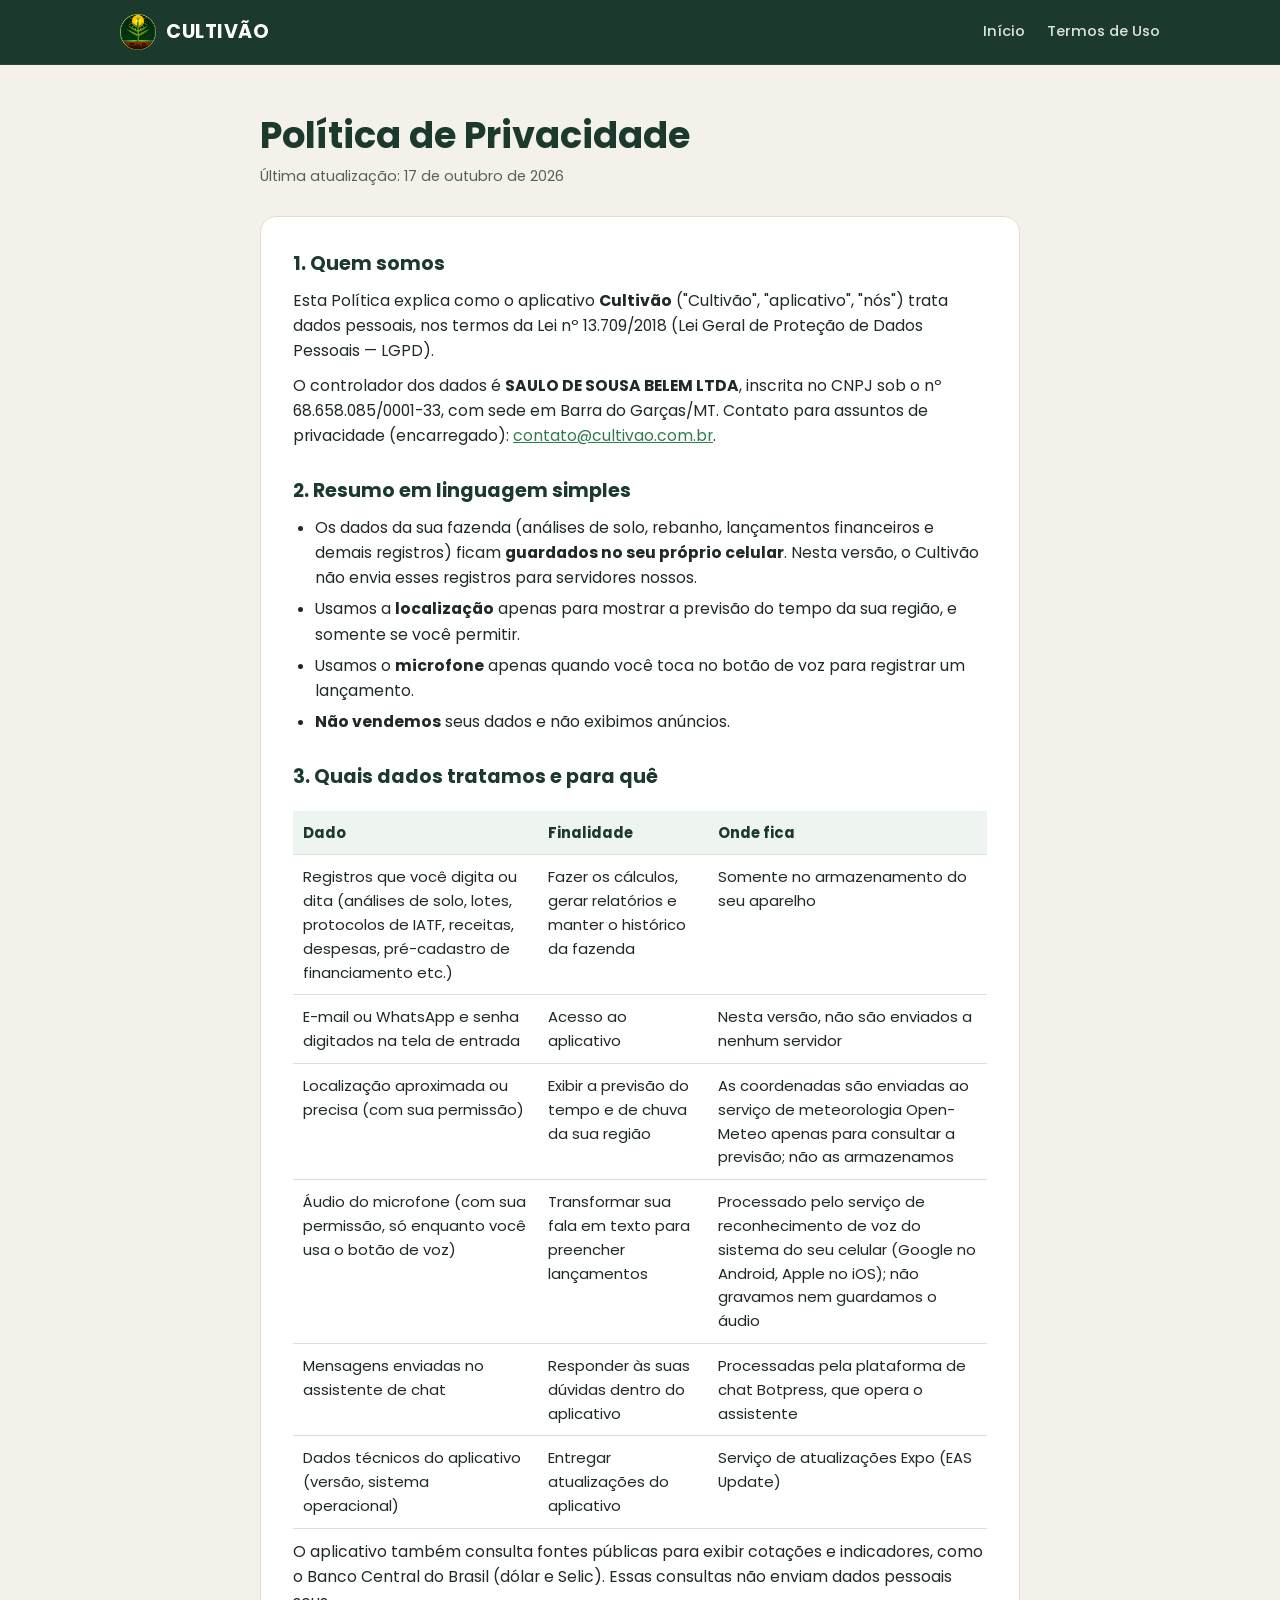
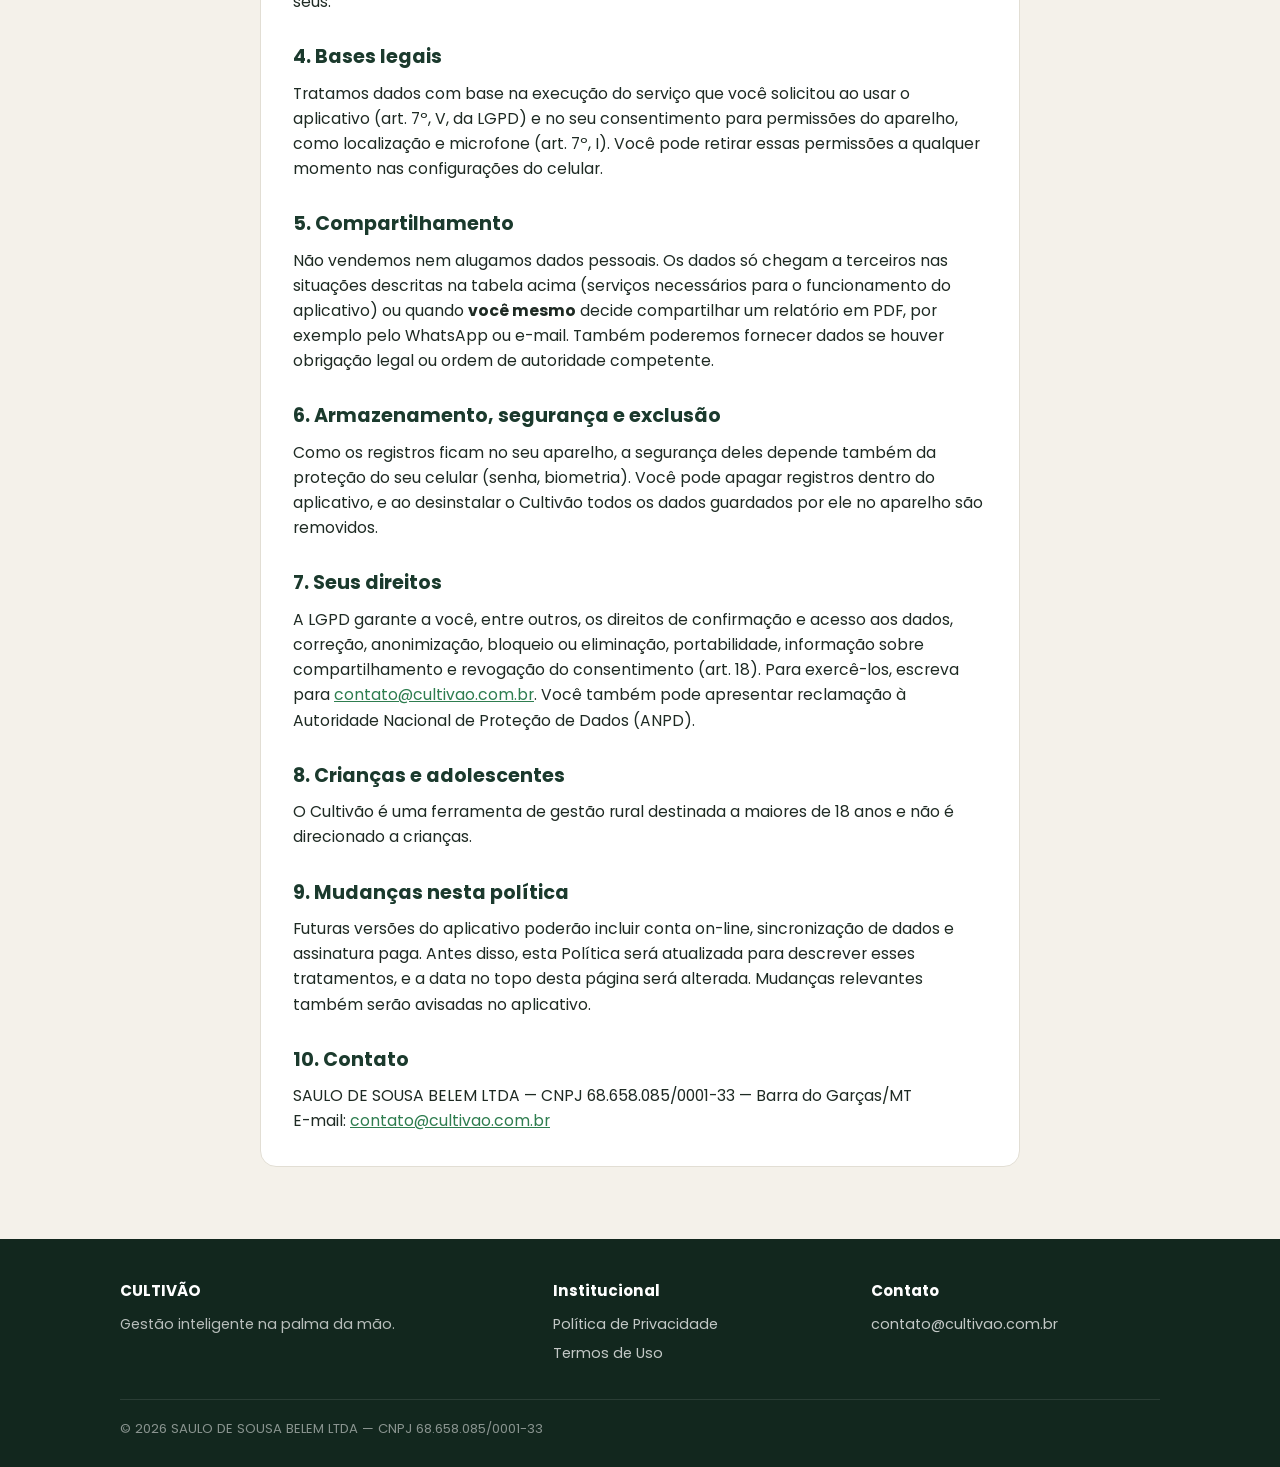
==== privacidade.html @ 84d071cf "Site Cultivão - página inicial, privacidade e termos" ====
<!DOCTYPE html>
<html lang="pt-BR">
<head>
  <meta charset="UTF-8">
  <meta name="viewport" content="width=device-width, initial-scale=1.0">
  <title>Política de Privacidade — Cultivão</title>
  <meta name="description" content="Política de Privacidade do aplicativo Cultivão, em conformidade com a Lei Geral de Proteção de Dados (LGPD).">
  <link rel="icon" href="favicon.png" type="image/png">
  <link rel="preconnect" href="https://fonts.googleapis.com">
  <link rel="preconnect" href="https://fonts.gstatic.com" crossorigin>
  <link href="https://fonts.googleapis.com/css2?family=Poppins:wght@400;500;600;700;800&display=swap" rel="stylesheet">
  <link rel="stylesheet" href="style.css">
</head>
<body>

<header class="topo">
  <div class="container">
    <a class="marca" href="./"><img src="logo.png" alt="Logo do Cultivão"><span>CULTIVÃO</span></a>
    <nav class="menu">
      <a href="./">Início</a>
      <a href="termos.html">Termos de Uso</a>
    </nav>
  </div>
</header>

<main class="documento">
  <div class="container">
    <h1>Política de Privacidade</h1>
    <p class="atualizado">Última atualização: 17 de outubro de 2026</p>

    <div class="caixa">
      <h2>1. Quem somos</h2>
      <p>Esta Política explica como o aplicativo <strong>Cultivão</strong> ("Cultivão", "aplicativo", "nós") trata dados pessoais, nos termos da Lei nº 13.709/2018 (Lei Geral de Proteção de Dados Pessoais — LGPD).</p>
      <p>O controlador dos dados é <strong>SAULO DE SOUSA BELEM LTDA</strong>, inscrita no CNPJ sob o nº 68.658.085/0001-33, com sede em Barra do Garças/MT. Contato para assuntos de privacidade (encarregado): <a href="mailto:contato@cultivao.com.br">contato@cultivao.com.br</a>.</p>

      <h2>2. Resumo em linguagem simples</h2>
      <ul>
        <li>Os dados da sua fazenda (análises de solo, rebanho, lançamentos financeiros e demais registros) ficam <strong>guardados no seu próprio celular</strong>. Nesta versão, o Cultivão não envia esses registros para servidores nossos.</li>
        <li>Usamos a <strong>localização</strong> apenas para mostrar a previsão do tempo da sua região, e somente se você permitir.</li>
        <li>Usamos o <strong>microfone</strong> apenas quando você toca no botão de voz para registrar um lançamento.</li>
        <li><strong>Não vendemos</strong> seus dados e não exibimos anúncios.</li>
      </ul>

      <h2>3. Quais dados tratamos e para quê</h2>
      <div class="tabela-rolagem">
      <table>
        <tr><th>Dado</th><th>Finalidade</th><th>Onde fica</th></tr>
        <tr>
          <td>Registros que você digita ou dita (análises de solo, lotes, protocolos de IATF, receitas, despesas, pré-cadastro de financiamento etc.)</td>
          <td>Fazer os cálculos, gerar relatórios e manter o histórico da fazenda</td>
          <td>Somente no armazenamento do seu aparelho</td>
        </tr>
        <tr>
          <td>E-mail ou WhatsApp e senha digitados na tela de entrada</td>
          <td>Acesso ao aplicativo</td>
          <td>Nesta versão, não são enviados a nenhum servidor</td>
        </tr>
        <tr>
          <td>Localização aproximada ou precisa (com sua permissão)</td>
          <td>Exibir a previsão do tempo e de chuva da sua região</td>
          <td>As coordenadas são enviadas ao serviço de meteorologia Open-Meteo apenas para consultar a previsão; não as armazenamos</td>
        </tr>
        <tr>
          <td>Áudio do microfone (com sua permissão, só enquanto você usa o botão de voz)</td>
          <td>Transformar sua fala em texto para preencher lançamentos</td>
          <td>Processado pelo serviço de reconhecimento de voz do sistema do seu celular (Google no Android, Apple no iOS); não gravamos nem guardamos o áudio</td>
        </tr>
        <tr>
          <td>Mensagens enviadas no assistente de chat</td>
          <td>Responder às suas dúvidas dentro do aplicativo</td>
          <td>Processadas pela plataforma de chat Botpress, que opera o assistente</td>
        </tr>
        <tr>
          <td>Dados técnicos do aplicativo (versão, sistema operacional)</td>
          <td>Entregar atualizações do aplicativo</td>
          <td>Serviço de atualizações Expo (EAS Update)</td>
        </tr>
      </table>
      </div>
      <p>O aplicativo também consulta fontes públicas para exibir cotações e indicadores, como o Banco Central do Brasil (dólar e Selic). Essas consultas não enviam dados pessoais seus.</p>

      <h2>4. Bases legais</h2>
      <p>Tratamos dados com base na execução do serviço que você solicitou ao usar o aplicativo (art. 7º, V, da LGPD) e no seu consentimento para permissões do aparelho, como localização e microfone (art. 7º, I). Você pode retirar essas permissões a qualquer momento nas configurações do celular.</p>

      <h2>5. Compartilhamento</h2>
      <p>Não vendemos nem alugamos dados pessoais. Os dados só chegam a terceiros nas situações descritas na tabela acima (serviços necessários para o funcionamento do aplicativo) ou quando <strong>você mesmo</strong> decide compartilhar um relatório em PDF, por exemplo pelo WhatsApp ou e-mail. Também poderemos fornecer dados se houver obrigação legal ou ordem de autoridade competente.</p>

      <h2>6. Armazenamento, segurança e exclusão</h2>
      <p>Como os registros ficam no seu aparelho, a segurança deles depende também da proteção do seu celular (senha, biometria). Você pode apagar registros dentro do aplicativo, e ao desinstalar o Cultivão todos os dados guardados por ele no aparelho são removidos.</p>

      <h2>7. Seus direitos</h2>
      <p>A LGPD garante a você, entre outros, os direitos de confirmação e acesso aos dados, correção, anonimização, bloqueio ou eliminação, portabilidade, informação sobre compartilhamento e revogação do consentimento (art. 18). Para exercê-los, escreva para <a href="mailto:contato@cultivao.com.br">contato@cultivao.com.br</a>. Você também pode apresentar reclamação à Autoridade Nacional de Proteção de Dados (ANPD).</p>

      <h2>8. Crianças e adolescentes</h2>
      <p>O Cultivão é uma ferramenta de gestão rural destinada a maiores de 18 anos e não é direcionado a crianças.</p>

      <h2>9. Mudanças nesta política</h2>
      <p>Futuras versões do aplicativo poderão incluir conta on-line, sincronização de dados e assinatura paga. Antes disso, esta Política será atualizada para descrever esses tratamentos, e a data no topo desta página será alterada. Mudanças relevantes também serão avisadas no aplicativo.</p>

      <h2>10. Contato</h2>
      <p>SAULO DE SOUSA BELEM LTDA — CNPJ 68.658.085/0001-33 — Barra do Garças/MT<br>
      E-mail: <a href="mailto:contato@cultivao.com.br">contato@cultivao.com.br</a></p>
    </div>
  </div>
</main>

<footer class="rodape">
  <div class="container">
    <div>
      <h4>CULTIVÃO</h4>
      <p>Gestão inteligente na palma da mão.</p>
    </div>
    <div>
      <h4>Institucional</h4>
      <a href="privacidade.html">Política de Privacidade</a>
      <a href="termos.html">Termos de Uso</a>
    </div>
    <div>
      <h4>Contato</h4>
      <a href="mailto:contato@cultivao.com.br">contato@cultivao.com.br</a>
    </div>
    <div class="legal">© 2026 SAULO DE SOUSA BELEM LTDA — CNPJ 68.658.085/0001-33</div>
  </div>
</footer>

</body>
</html>
---- style.css ----
:root {
  --verde-escuro: #1B3A2D;
  --verde: #1F4D36;
  --verde-claro: #2E7D4F;
  --sol: #FFD004;
  --laranja: #F2A900;
  --creme: #F4F1EA;
  --texto: #1E2A23;
  --texto-suave: #55625A;
  --branco: #FFFFFF;
  --borda: #E2DED4;
}

* { box-sizing: border-box; margin: 0; padding: 0; }

html { scroll-behavior: smooth; }

body {
  font-family: 'Poppins', system-ui, -apple-system, 'Segoe UI', Roboto, sans-serif;
  background: var(--creme);
  color: var(--texto);
  line-height: 1.6;
  -webkit-font-smoothing: antialiased;
}

a { color: var(--verde-claro); }

.container { width: 100%; max-width: 1080px; margin: 0 auto; padding: 0 20px; }

/* Topo */
.topo {
  background: var(--verde-escuro);
  position: sticky; top: 0; z-index: 10;
  border-bottom: 1px solid rgba(255,255,255,.08);
}
.topo .container { display: flex; align-items: center; justify-content: space-between; height: 64px; }
.marca { display: flex; align-items: center; gap: 10px; text-decoration: none; color: var(--branco); }
.marca img { width: 36px; height: 36px; }
.marca span { font-weight: 700; font-size: 1.2rem; letter-spacing: .5px; }
.menu { display: flex; gap: 22px; }
.menu a { color: rgba(255,255,255,.85); text-decoration: none; font-size: .92rem; font-weight: 500; }
.menu a:hover { color: var(--sol); }

/* Hero */
.hero {
  background: linear-gradient(160deg, var(--verde-escuro) 0%, var(--verde) 60%, #24603F 100%);
  color: var(--branco);
  padding: 72px 0 80px;
  overflow: hidden;
}
.hero .container { display: grid; grid-template-columns: 1.1fr .9fr; gap: 48px; align-items: center; }
.selo {
  display: inline-block; background: rgba(255,208,4,.14); color: var(--sol);
  border: 1px solid rgba(255,208,4,.35); border-radius: 999px;
  padding: 6px 14px; font-size: .8rem; font-weight: 600; letter-spacing: .6px; text-transform: uppercase;
}
.hero h1 { font-size: clamp(2.2rem, 5vw, 3.4rem); line-height: 1.1; margin: 18px 0 8px; font-weight: 800; }
.hero .slogan { color: var(--sol); font-weight: 700; letter-spacing: 1.5px; text-transform: uppercase; font-size: .95rem; }
.hero p.lead { margin-top: 18px; font-size: 1.08rem; color: rgba(255,255,255,.88); max-width: 520px; }
.botoes { display: flex; flex-wrap: wrap; gap: 12px; margin-top: 28px; }
.btn {
  display: inline-flex; align-items: center; gap: 8px; text-decoration: none;
  padding: 13px 22px; border-radius: 12px; font-weight: 600; font-size: .95rem;
}
.btn-primario { background: var(--laranja); color: var(--verde-escuro); }
.btn-primario:hover { background: var(--sol); }
.btn-secundario { border: 1.5px solid rgba(255,255,255,.4); color: var(--branco); }
.btn-secundario:hover { border-color: var(--sol); color: var(--sol); }
.hero-img img {
  width: 100%; border-radius: 18px; display: block;
  box-shadow: 0 24px 60px rgba(0,0,0,.35);
  border: 1px solid rgba(255,255,255,.12);
}

/* Seções */
section { padding: 72px 0; }
.titulo-secao { text-align: center; max-width: 640px; margin: 0 auto 44px; }
.titulo-secao h2 { font-size: clamp(1.6rem, 3.4vw, 2.2rem); color: var(--verde-escuro); line-height: 1.2; }
.titulo-secao p { color: var(--texto-suave); margin-top: 10px; }

.grade { display: grid; grid-template-columns: repeat(3, 1fr); gap: 18px; }
.card {
  background: var(--branco); border: 1px solid var(--borda); border-radius: 16px;
  padding: 24px; border-left: 4px solid var(--laranja);
}
.card .icone {
  width: 46px; height: 46px; border-radius: 12px; display: grid; place-items: center;
  background: #E8F2EC; font-size: 1.4rem; margin-bottom: 14px;
}
.card h3 { font-size: 1.08rem; color: var(--verde-escuro); margin-bottom: 6px; }
.card p { color: var(--texto-suave); font-size: .94rem; }

.faixa { background: var(--verde-escuro); color: var(--branco); }
.faixa .titulo-secao h2 { color: var(--branco); }
.faixa .titulo-secao p { color: rgba(255,255,255,.75); }
.passos { display: grid; grid-template-columns: repeat(3, 1fr); gap: 18px; counter-reset: passo; }
.passo { background: rgba(255,255,255,.06); border: 1px solid rgba(255,255,255,.1); border-radius: 16px; padding: 24px; }
.passo::before {
  counter-increment: passo; content: counter(passo);
  display: grid; place-items: center; width: 36px; height: 36px; border-radius: 50%;
  background: var(--sol); color: var(--verde-escuro); font-weight: 800; margin-bottom: 12px;
}
.passo h3 { font-size: 1.05rem; margin-bottom: 6px; }
.passo p { color: rgba(255,255,255,.78); font-size: .94rem; }

.chamada {
  background: var(--branco); border: 1px solid var(--borda); border-radius: 20px;
  padding: 40px; text-align: center; max-width: 760px; margin: 0 auto;
}
.chamada h2 { color: var(--verde-escuro); font-size: 1.6rem; }
.chamada p { color: var(--texto-suave); margin: 10px 0 22px; }
.chamada .btn-primario { background: var(--verde-escuro); color: var(--branco); }
.chamada .btn-primario:hover { background: var(--verde-claro); }

/* Rodapé */
.rodape { background: #12271E; color: rgba(255,255,255,.7); padding: 40px 0 28px; font-size: .9rem; }
.rodape .container { display: grid; grid-template-columns: 1.4fr 1fr 1fr; gap: 28px; }
.rodape h4 { color: var(--branco); margin-bottom: 10px; font-size: .95rem; }
.rodape a { color: rgba(255,255,255,.75); text-decoration: none; display: block; margin-bottom: 6px; }
.rodape a:hover { color: var(--sol); }
.rodape .legal { grid-column: 1 / -1; border-top: 1px solid rgba(255,255,255,.1); padding-top: 18px; font-size: .82rem; color: rgba(255,255,255,.5); }

/* Páginas de texto (política e termos) */
.documento { padding: 48px 0 72px; }
.documento .container { max-width: 800px; }
.documento h1 { color: var(--verde-escuro); font-size: clamp(1.7rem, 4vw, 2.3rem); line-height: 1.2; }
.documento .atualizado { color: var(--texto-suave); font-size: .9rem; margin: 8px 0 28px; }
.documento .caixa {
  background: var(--branco); border: 1px solid var(--borda); border-radius: 16px; padding: 32px;
}
.documento h2 { color: var(--verde-escuro); font-size: 1.2rem; margin: 28px 0 8px; }
.documento h2:first-child { margin-top: 0; }
.documento p, .documento li { color: var(--texto); font-size: .98rem; }
.documento p + p { margin-top: 10px; }
.documento ul { padding-left: 22px; margin: 8px 0; }
.documento li { margin-bottom: 6px; }
.documento table { width: 100%; border-collapse: collapse; margin: 10px 0; font-size: .93rem; }
.documento th, .documento td { text-align: left; padding: 10px; border-bottom: 1px solid var(--borda); vertical-align: top; }
.documento th { background: #EEF4EF; color: var(--verde-escuro); }
.tabela-rolagem { overflow-x: auto; }

@media (max-width: 860px) {
  .hero .container { grid-template-columns: 1fr; gap: 36px; }
  .grade, .passos { grid-template-columns: 1fr 1fr; }
  .rodape .container { grid-template-columns: 1fr 1fr; }
}
@media (max-width: 600px) {
  .menu { gap: 14px; }
  .menu a.opcional { display: none; }
  .hero { padding: 48px 0 56px; }
  .grade, .passos { grid-template-columns: 1fr; }
  .rodape .container { grid-template-columns: 1fr; }
  .documento .caixa { padding: 20px; }
  .chamada { padding: 28px 20px; }
}
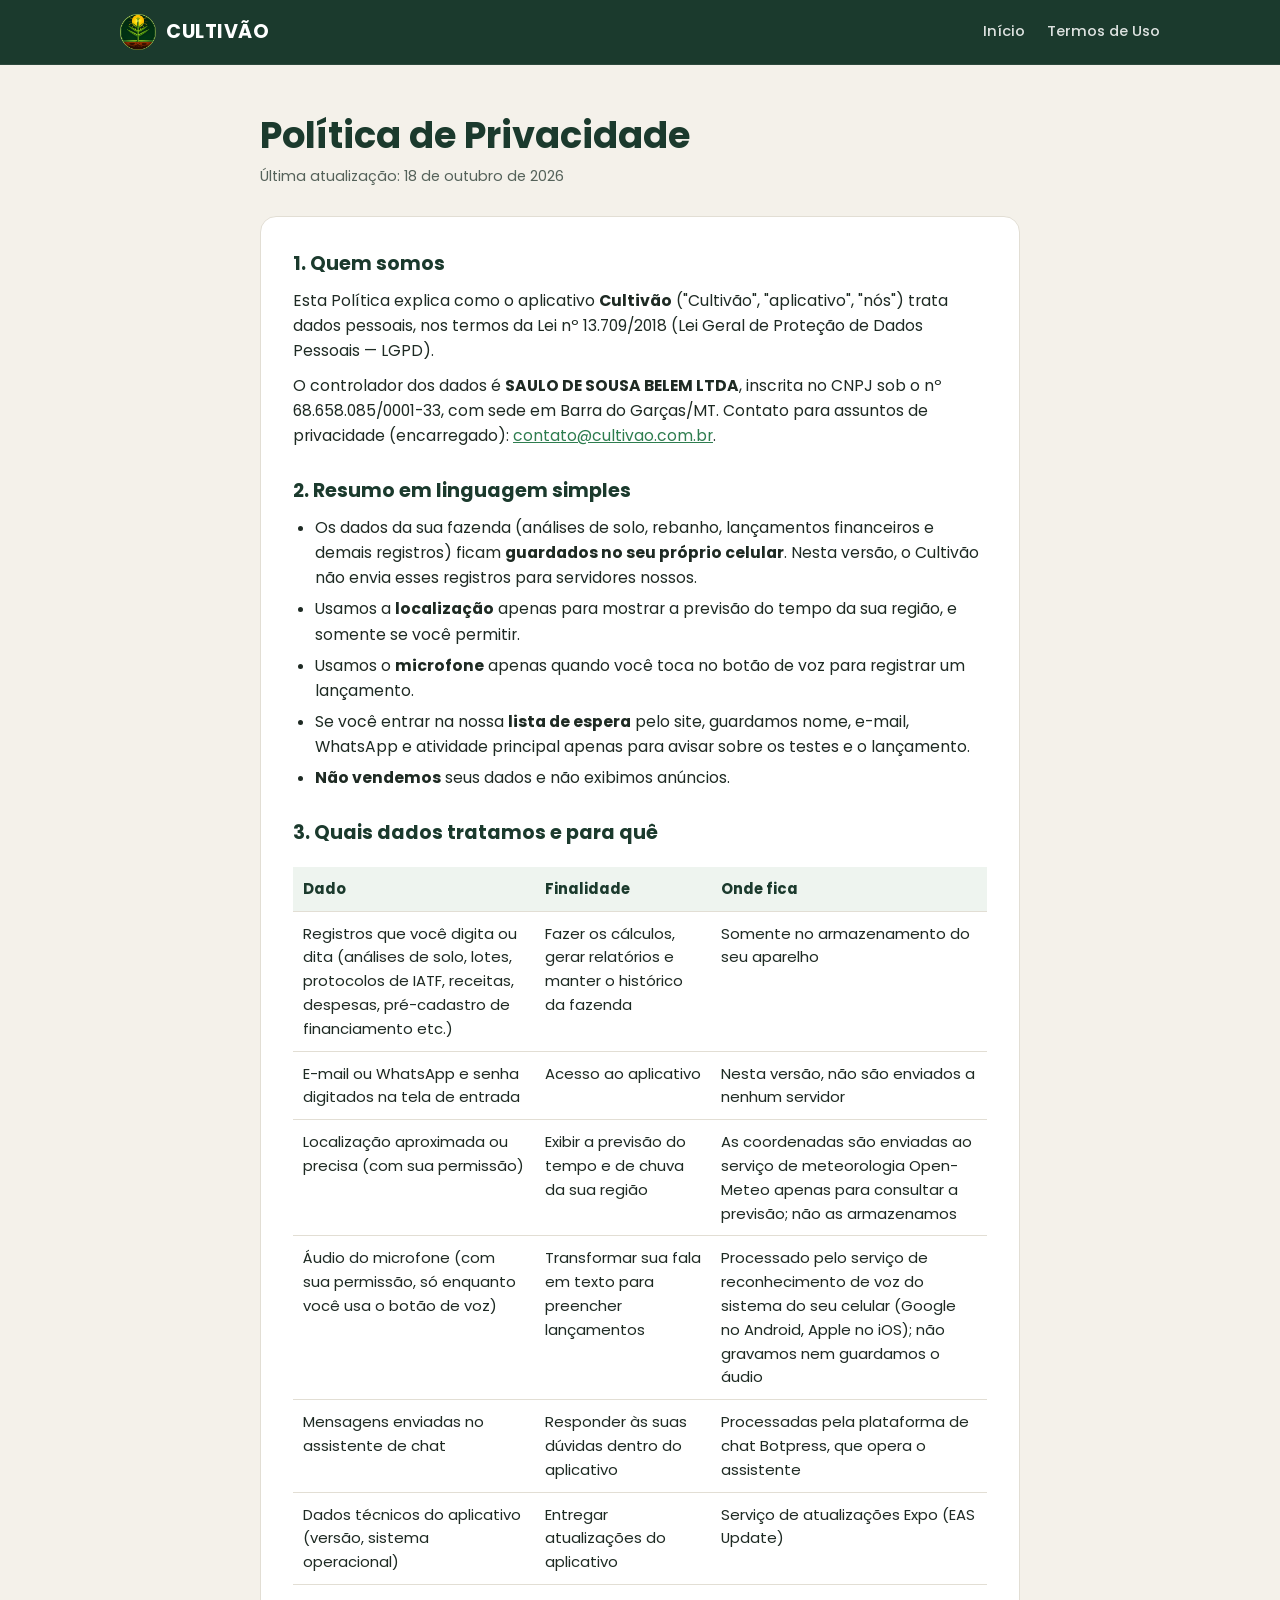
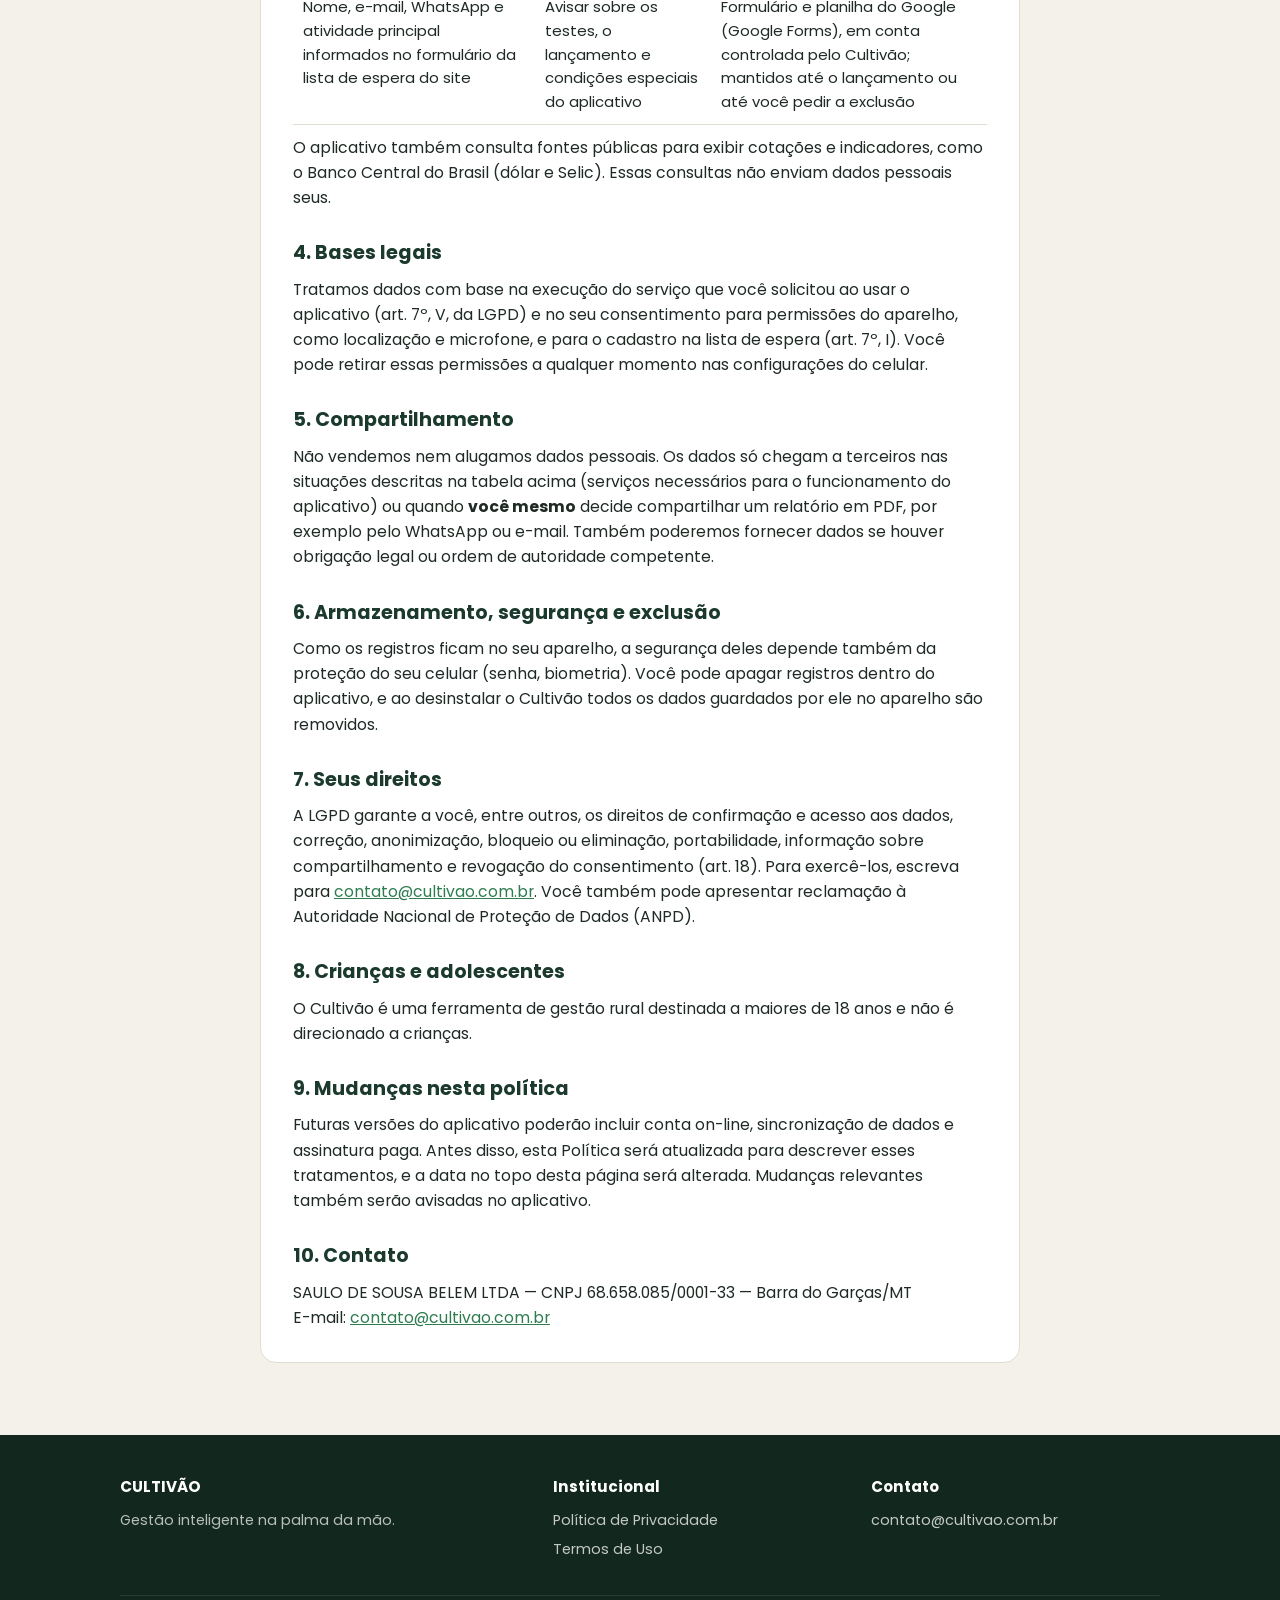
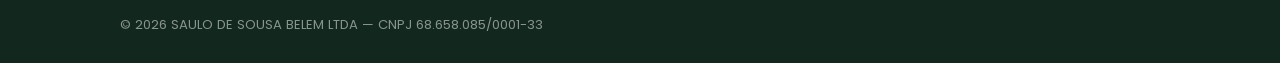
==== commit 1495319f: "Lista de espera + privacidade" ====
--- a/privacidade.html
+++ b/privacidade.html
@@ -26,7 +26,7 @@
 <main class="documento">
   <div class="container">
     <h1>Política de Privacidade</h1>
-    <p class="atualizado">Última atualização: 17 de outubro de 2026</p>
+    <p class="atualizado">Última atualização: 18 de outubro de 2026</p>
 
     <div class="caixa">
       <h2>1. Quem somos</h2>
@@ -38,6 +38,7 @@
         <li>Os dados da sua fazenda (análises de solo, rebanho, lançamentos financeiros e demais registros) ficam <strong>guardados no seu próprio celular</strong>. Nesta versão, o Cultivão não envia esses registros para servidores nossos.</li>
         <li>Usamos a <strong>localização</strong> apenas para mostrar a previsão do tempo da sua região, e somente se você permitir.</li>
         <li>Usamos o <strong>microfone</strong> apenas quando você toca no botão de voz para registrar um lançamento.</li>
+        <li>Se você entrar na nossa <strong>lista de espera</strong> pelo site, guardamos nome, e-mail, WhatsApp e atividade principal apenas para avisar sobre os testes e o lançamento.</li>
         <li><strong>Não vendemos</strong> seus dados e não exibimos anúncios.</li>
       </ul>
 
@@ -75,12 +76,17 @@
           <td>Entregar atualizações do aplicativo</td>
           <td>Serviço de atualizações Expo (EAS Update)</td>
         </tr>
+        <tr>
+          <td>Nome, e-mail, WhatsApp e atividade principal informados no formulário da lista de espera do site</td>
+          <td>Avisar sobre os testes, o lançamento e condições especiais do aplicativo</td>
+          <td>Formulário e planilha do Google (Google Forms), em conta controlada pelo Cultivão; mantidos até o lançamento ou até você pedir a exclusão</td>
+        </tr>
       </table>
       </div>
       <p>O aplicativo também consulta fontes públicas para exibir cotações e indicadores, como o Banco Central do Brasil (dólar e Selic). Essas consultas não enviam dados pessoais seus.</p>
 
       <h2>4. Bases legais</h2>
-      <p>Tratamos dados com base na execução do serviço que você solicitou ao usar o aplicativo (art. 7º, V, da LGPD) e no seu consentimento para permissões do aparelho, como localização e microfone (art. 7º, I). Você pode retirar essas permissões a qualquer momento nas configurações do celular.</p>
+      <p>Tratamos dados com base na execução do serviço que você solicitou ao usar o aplicativo (art. 7º, V, da LGPD) e no seu consentimento para permissões do aparelho, como localização e microfone, e para o cadastro na lista de espera (art. 7º, I). Você pode retirar essas permissões a qualquer momento nas configurações do celular.</p>
 
       <h2>5. Compartilhamento</h2>
       <p>Não vendemos nem alugamos dados pessoais. Os dados só chegam a terceiros nas situações descritas na tabela acima (serviços necessários para o funcionamento do aplicativo) ou quando <strong>você mesmo</strong> decide compartilhar um relatório em PDF, por exemplo pelo WhatsApp ou e-mail. Também poderemos fornecer dados se houver obrigação legal ou ordem de autoridade competente.</p>
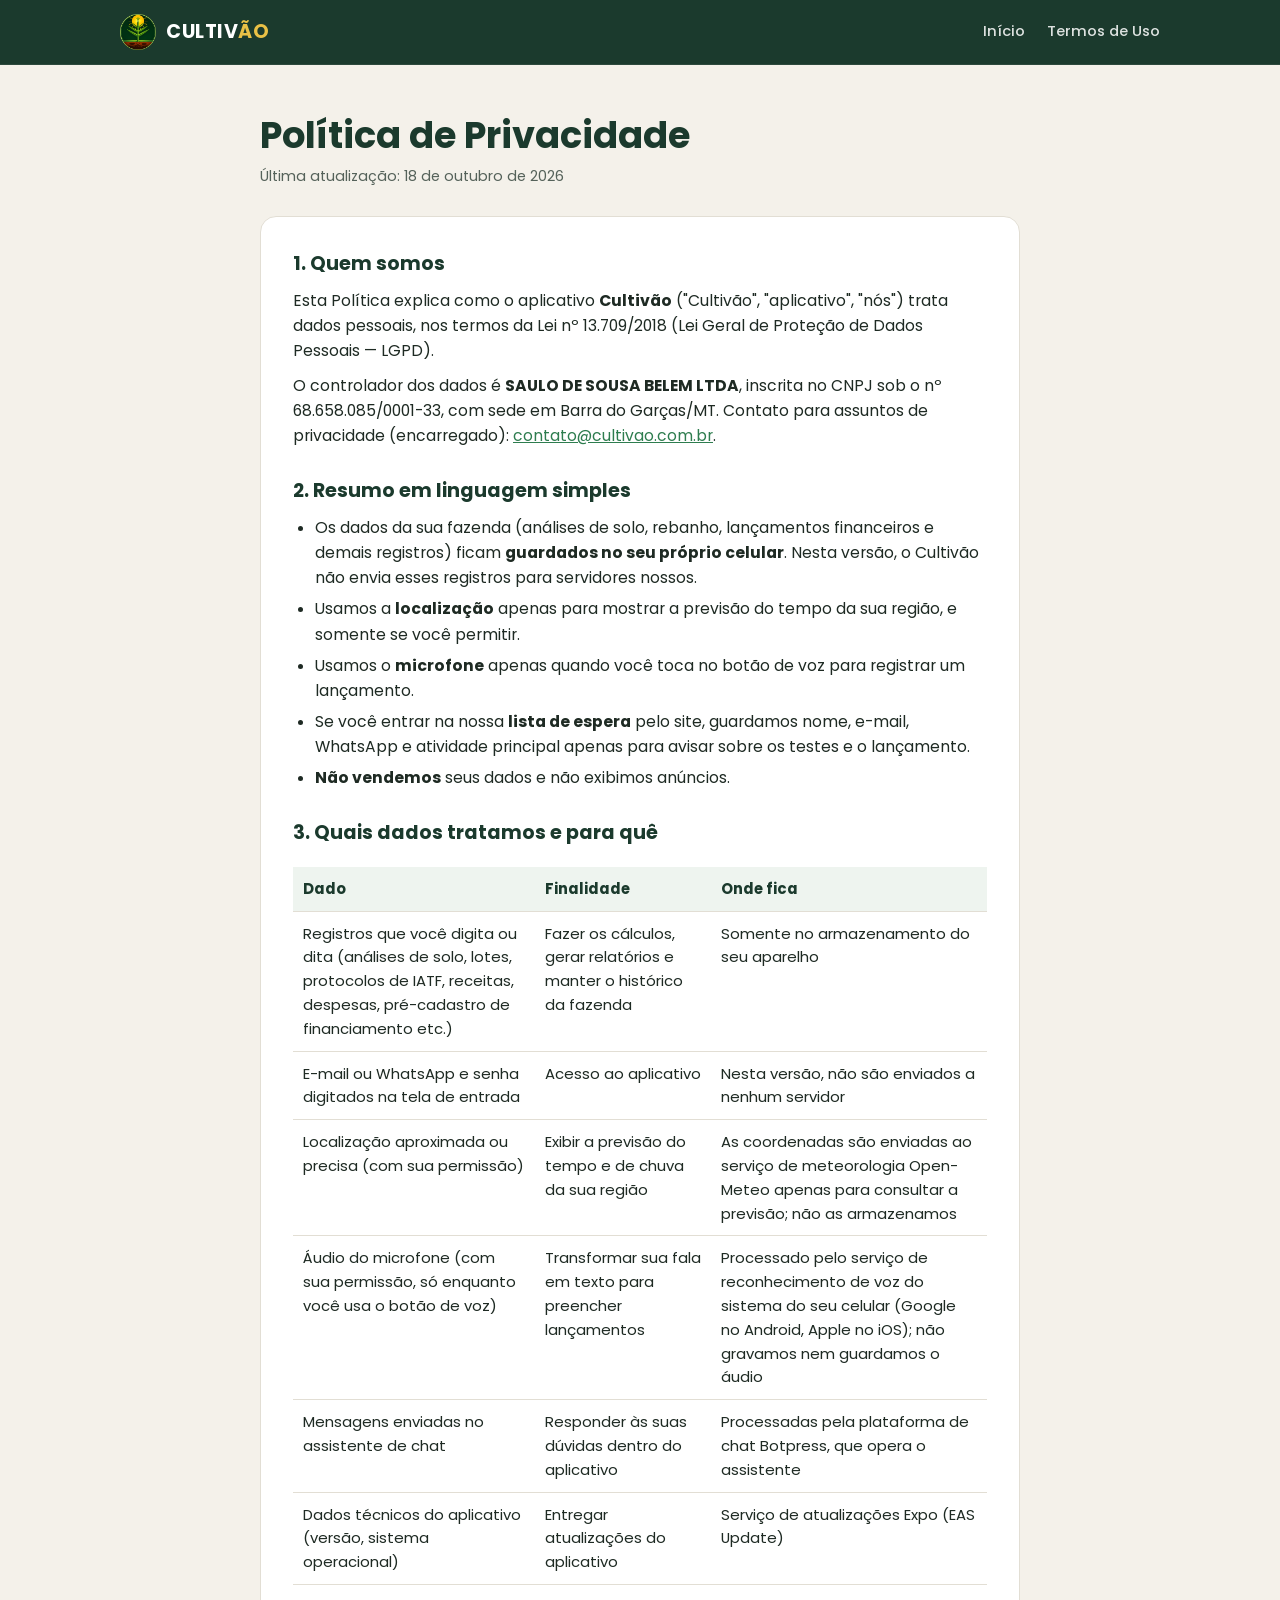
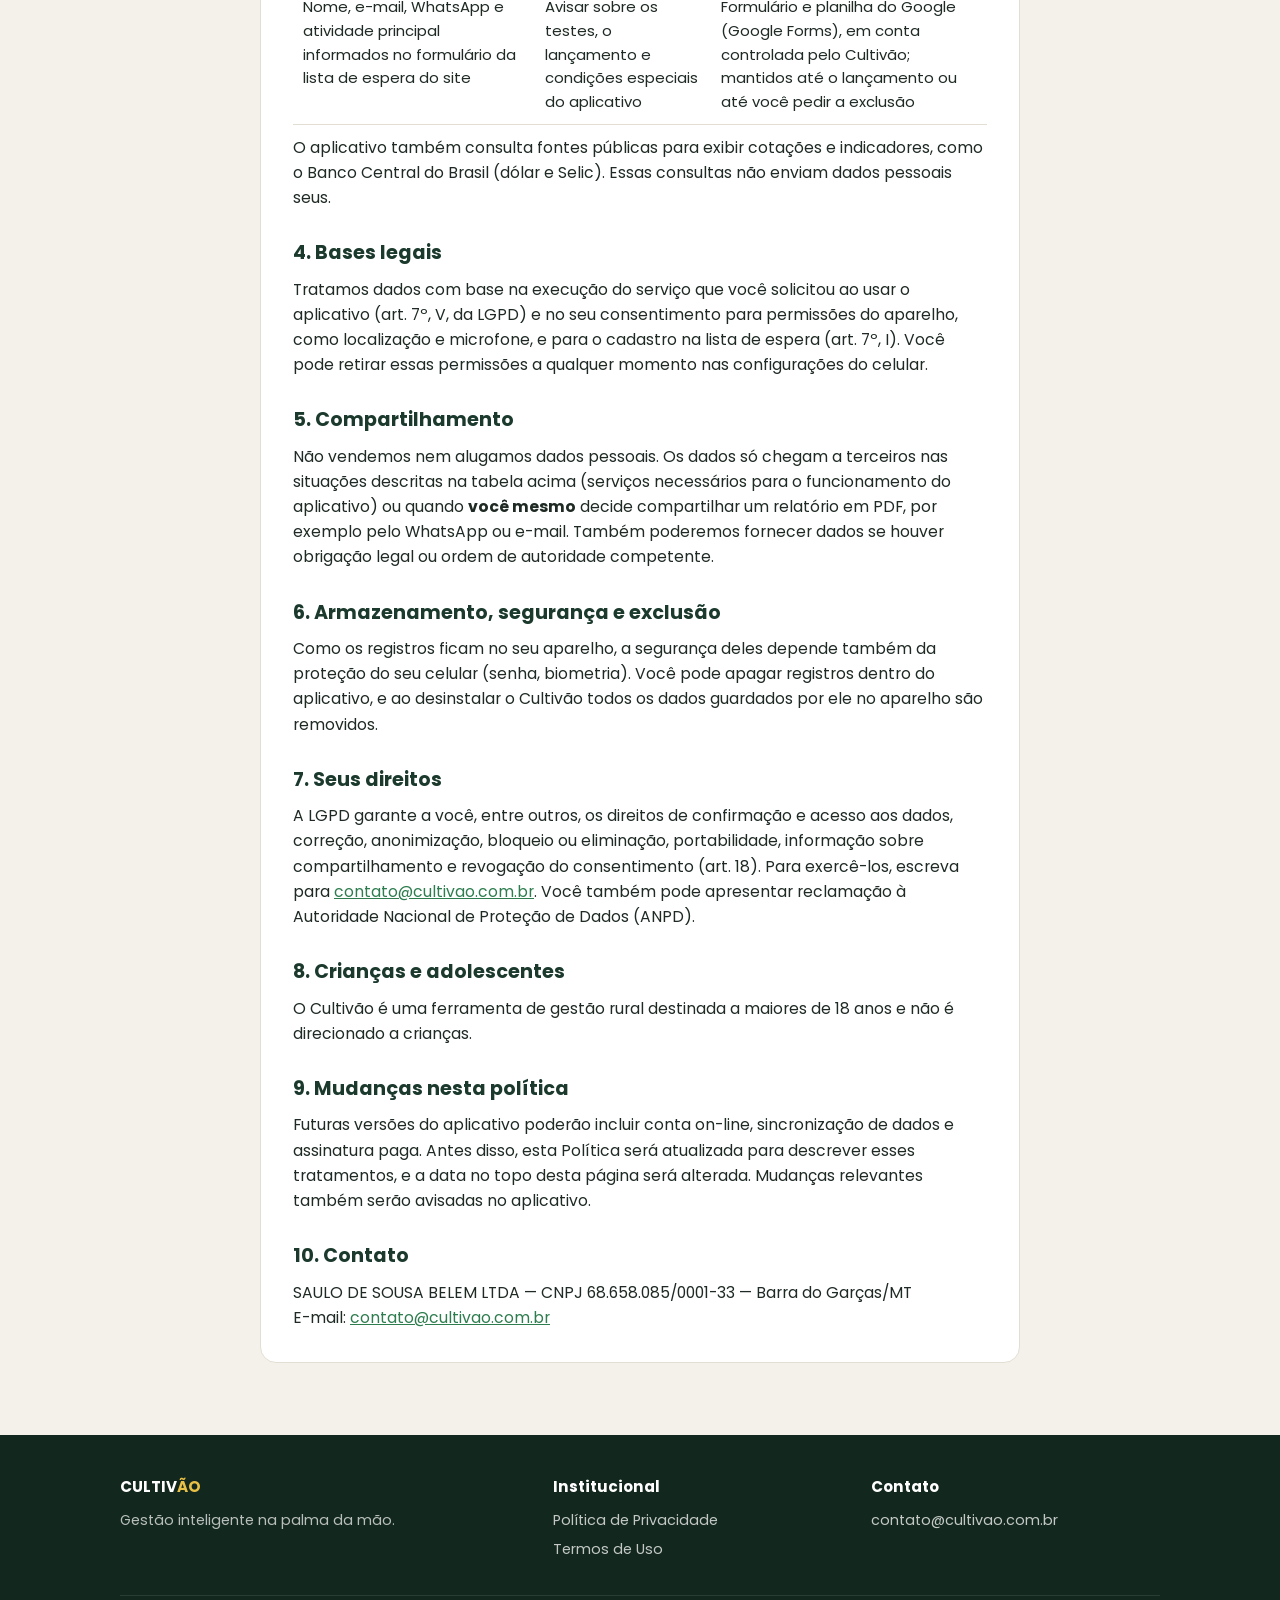
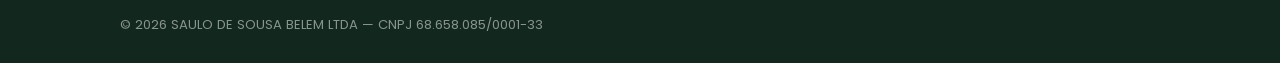
==== commit a25c2a48: "ÃO dourado da marca" ====
--- a/privacidade.html
+++ b/privacidade.html
@@ -15,7 +15,7 @@
 
 <header class="topo">
   <div class="container">
-    <a class="marca" href="./"><img src="logo.png" alt="Logo do Cultivão"><span>CULTIVÃO</span></a>
+    <a class="marca" href="./"><img src="logo.png" alt="Logo do Cultivão"><span>CULTIV<span class="ao">ÃO</span></span></a>
     <nav class="menu">
       <a href="./">Início</a>
       <a href="termos.html">Termos de Uso</a>
@@ -113,7 +113,7 @@
 <footer class="rodape">
   <div class="container">
     <div>
-      <h4>CULTIVÃO</h4>
+      <h4>CULTIV<span class="ao">ÃO</span></h4>
       <p>Gestão inteligente na palma da mão.</p>
     </div>
     <div>
--- a/style.css
+++ b/style.css
@@ -3,6 +3,7 @@
   --verde: #1F4D36;
   --verde-claro: #2E7D4F;
   --sol: #FFD004;
+  --marca-ouro: #E9C046;
   --laranja: #F2A900;
   --creme: #F4F1EA;
   --texto: #1E2A23;
@@ -153,3 +154,6 @@
   .documento .caixa { padding: 20px; }
   .chamada { padding: 28px 20px; }
 }
+
+/* "ÃO" dourado da marca Cultivão */
+.ao { color: var(--marca-ouro); }
